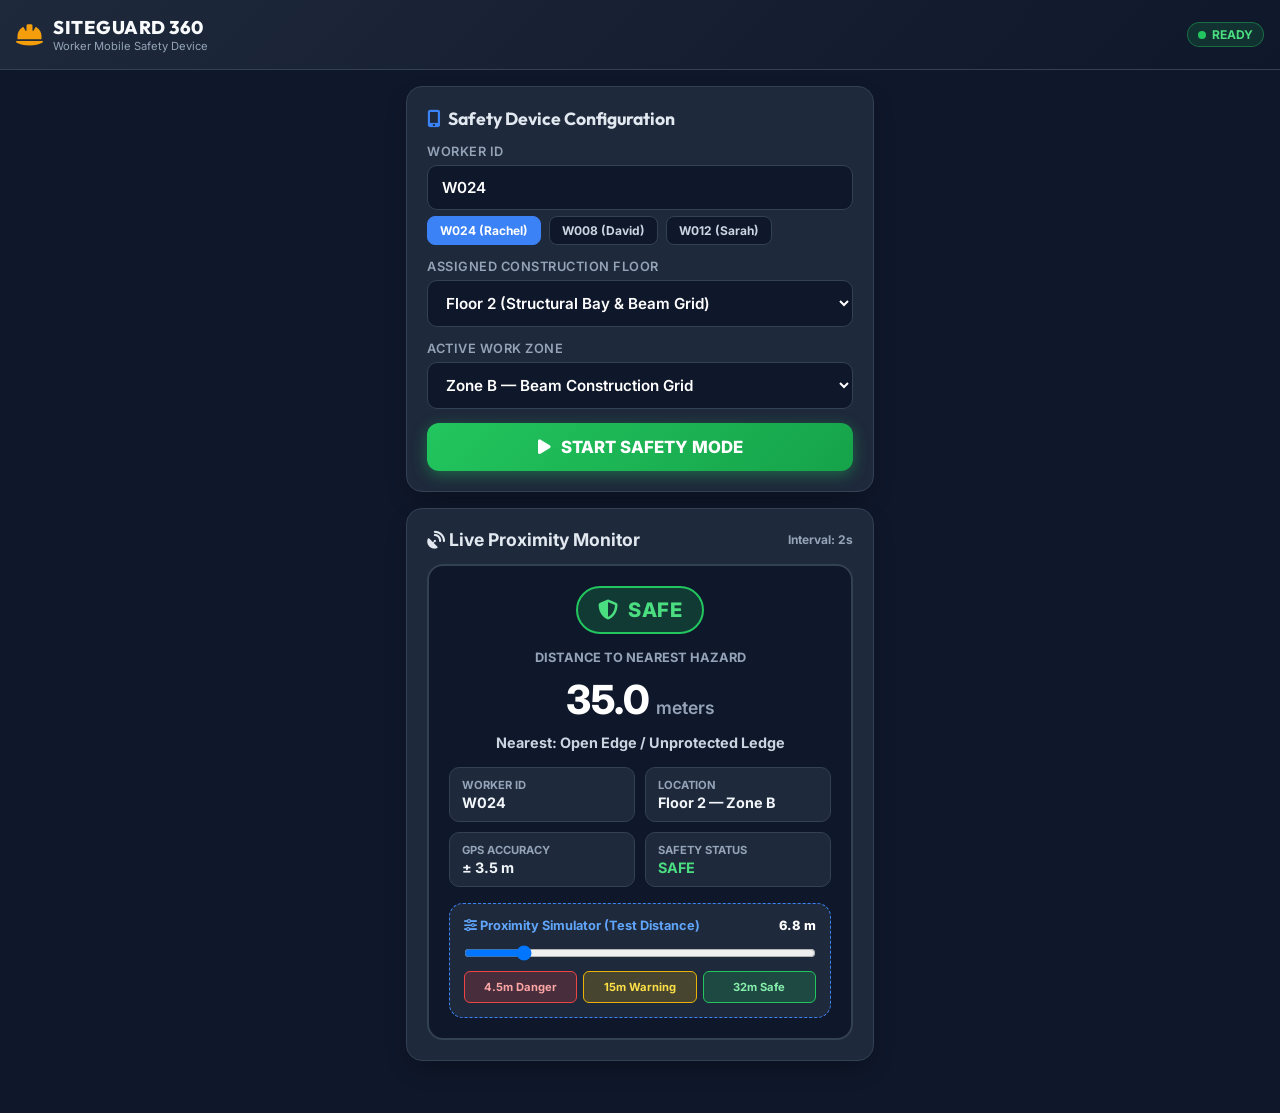
==== templates/worker_safety.html @ 9f813297 "feat: complete SITEGUARD 360 platform with CV blueprint segmentation, PPE detection, and role dashbo" ====
<!DOCTYPE html>
<html lang="en">
<head>
    <meta charset="UTF-8">
    <meta name="viewport" content="width=device-width, initial-scale=1.0, maximum-scale=1.0, user-scalable=no">
    <title>SITEGUARD 360 — Mobile Worker Safety Mode</title>
    <!-- Google Fonts -->
    <link rel="preconnect" href="https://fonts.googleapis.com">
    <link rel="preconnect" href="https://fonts.gstatic.com" crossorigin>
    <link href="https://fonts.googleapis.com/css2?family=Inter:wght@400;500;600;700;800&family=Outfit:wght@600;700;800&display=swap" rel="stylesheet">
    <!-- FontAwesome -->
    <link rel="stylesheet" href="https://cdnjs.cloudflare.com/ajax/libs/font-awesome/6.4.0/css/all.min.css">
    
    <style>
        :root {
            --bg-dark: #0f172a;
            --card-bg: #1e293b;
            --accent-green: #22c55e;
            --accent-yellow: #eab308;
            --accent-red: #ef4444;
            --text-main: #f8fafc;
            --text-muted: #94a3b8;
            --border-color: #334155;
        }

        * {
            box-sizing: border-box;
            margin: 0;
            padding: 0;
            font-family: 'Inter', sans-serif;
            -webkit-tap-highlight-color: transparent;
        }

        body {
            background-color: var(--bg-dark);
            color: var(--text-main);
            display: flex;
            flex-direction: column;
            min-height: 100vh;
            padding-bottom: 20px;
        }

        /* Top Header */
        .mobile-header {
            background: linear-gradient(135deg, #1e293b 0%, #0f172a 100%);
            padding: 16px;
            border-bottom: 1px solid var(--border-color);
            display: flex;
            align-items: center;
            justify-content: space-between;
            position: sticky;
            top: 0;
            z-index: 100;
        }

        .brand-box {
            display: flex;
            align-items: center;
            gap: 10px;
        }

        .brand-icon {
            font-size: 1.5rem;
            color: #f59e0b;
        }

        .brand-title {
            font-family: 'Outfit', sans-serif;
            font-size: 1.15rem;
            font-weight: 800;
            letter-spacing: 0.5px;
        }

        .brand-sub {
            font-size: 0.7rem;
            color: var(--text-muted);
            display: block;
        }

        .live-tag {
            background: rgba(34, 197, 94, 0.15);
            color: #4ade80;
            border: 1px solid rgba(34, 197, 94, 0.4);
            padding: 4px 10px;
            border-radius: 20px;
            font-size: 0.75rem;
            font-weight: 700;
            display: flex;
            align-items: center;
            gap: 6px;
        }

        .pulse-dot {
            width: 8px;
            height: 8px;
            background-color: #22c55e;
            border-radius: 50%;
            animation: pulse-green 1.5s infinite;
        }

        @keyframes pulse-green {
            0% { transform: scale(0.95); box-shadow: 0 0 0 0 rgba(34, 197, 94, 0.7); }
            70% { transform: scale(1); box-shadow: 0 0 0 8px rgba(34, 197, 94, 0); }
            100% { transform: scale(0.95); box-shadow: 0 0 0 0 rgba(34, 197, 94, 0); }
        }

        /* Container */
        .container {
            padding: 16px;
            max-width: 500px;
            margin: 0 auto;
            width: 100%;
        }

        /* Setup Form Card */
        .card {
            background: var(--card-bg);
            border-radius: 16px;
            padding: 20px;
            border: 1px solid var(--border-color);
            margin-bottom: 16px;
            box-shadow: 0 10px 25px -5px rgba(0,0,0,0.3);
        }

        .card-title {
            font-family: 'Outfit', sans-serif;
            font-size: 1.1rem;
            font-weight: 700;
            margin-bottom: 14px;
            display: flex;
            align-items: center;
            gap: 8px;
            color: #e2e8f0;
        }

        .form-group {
            margin-bottom: 14px;
        }

        .form-label {
            font-size: 0.8rem;
            font-weight: 600;
            color: var(--text-muted);
            margin-bottom: 6px;
            display: block;
            text-transform: uppercase;
            letter-spacing: 0.5px;
        }

        .form-control {
            width: 100%;
            padding: 12px 14px;
            background: #0f172a;
            border: 1px solid var(--border-color);
            border-radius: 10px;
            color: #fff;
            font-size: 0.95rem;
            font-weight: 600;
            outline: none;
            transition: all 0.2s;
        }

        .form-control:focus {
            border-color: #3b82f6;
            box-shadow: 0 0 0 3px rgba(59, 130, 246, 0.2);
        }

        .preset-pills {
            display: flex;
            gap: 8px;
            margin-top: 6px;
        }

        .preset-btn {
            background: #0f172a;
            border: 1px solid var(--border-color);
            color: #cbd5e1;
            padding: 6px 12px;
            border-radius: 8px;
            font-size: 0.75rem;
            font-weight: 700;
            cursor: pointer;
        }

        .preset-btn:hover, .preset-btn.active {
            background: #3b82f6;
            border-color: #3b82f6;
            color: #fff;
        }

        .btn-action {
            width: 100%;
            padding: 14px;
            border-radius: 12px;
            border: none;
            font-weight: 800;
            font-size: 1.05rem;
            cursor: pointer;
            display: flex;
            align-items: center;
            justify-content: center;
            gap: 10px;
            transition: all 0.2s;
            margin-top: 10px;
        }

        .btn-start {
            background: linear-gradient(135deg, #22c55e 0%, #16a34a 100%);
            color: #fff;
            box-shadow: 0 4px 15px rgba(34, 197, 94, 0.4);
        }

        .btn-stop {
            background: linear-gradient(135deg, #ef4444 0%, #dc2626 100%);
            color: #fff;
            box-shadow: 0 4px 15px rgba(239, 68, 68, 0.4);
        }

        /* Safety Status Monitor Display */
        .status-display-card {
            background: #0f172a;
            border-radius: 16px;
            padding: 20px;
            text-align: center;
            border: 2px solid var(--border-color);
            transition: all 0.3s;
            position: relative;
            overflow: hidden;
        }

        .status-badge-lg {
            display: inline-flex;
            align-items: center;
            gap: 10px;
            padding: 10px 20px;
            border-radius: 30px;
            font-family: 'Outfit', sans-serif;
            font-size: 1.25rem;
            font-weight: 800;
            margin-bottom: 16px;
            text-transform: uppercase;
            letter-spacing: 0.5px;
        }

        .status-badge-lg.safe {
            background: rgba(34, 197, 94, 0.2);
            color: #4ade80;
            border: 2px solid #22c55e;
        }

        .status-badge-lg.warning {
            background: rgba(234, 179, 8, 0.2);
            color: #fde047;
            border: 2px solid #eab308;
        }

        .status-badge-lg.critical {
            background: rgba(239, 68, 68, 0.25);
            color: #fca5a5;
            border: 2px solid #ef4444;
            animation: pulse-red-border 1s infinite alternate;
        }

        @keyframes pulse-red-border {
            0% { box-shadow: 0 0 10px rgba(239, 68, 68, 0.5); }
            100% { box-shadow: 0 0 25px rgba(239, 68, 68, 0.9); }
        }

        .distance-highlight {
            font-family: 'Outfit', sans-serif;
            font-size: 2.5rem;
            font-weight: 800;
            color: #fff;
            margin: 10px 0;
            display: flex;
            align-items: baseline;
            justify-content: center;
            gap: 6px;
        }

        .distance-unit {
            font-size: 1.1rem;
            color: var(--text-muted);
            font-weight: 600;
        }

        .telemetry-grid {
            display: grid;
            grid-template-columns: 1fr 1fr;
            gap: 10px;
            margin-top: 16px;
            text-align: left;
        }

        .telemetry-item {
            background: #1e293b;
            padding: 10px 12px;
            border-radius: 10px;
            border: 1px solid var(--border-color);
        }

        .telemetry-label {
            font-size: 0.7rem;
            color: var(--text-muted);
            text-transform: uppercase;
            font-weight: 700;

        }

        .telemetry-val {
            font-size: 0.9rem;
            font-weight: 700;
            color: #f1f5f9;
            margin-top: 2px;
        }

        /* Simulator Slider Section */
        .simulator-box {
            background: #1e293b;
            border: 1px dashed #3b82f6;
            border-radius: 14px;
            padding: 14px;
            margin-top: 16px;
        }

        .sim-header {
            font-size: 0.8rem;
            font-weight: 700;
            color: #60a5fa;
            display: flex;
            align-items: center;
            justify-content: space-between;
            margin-bottom: 8px;
        }

        .sim-slider {
            width: 100%;
            height: 8px;
            border-radius: 5px;
            background: #0f172a;
            outline: none;
            cursor: pointer;
        }

        .sim-presets {
            display: flex;
            gap: 6px;
            margin-top: 10px;
        }

        .sim-btn {
            flex: 1;
            padding: 8px 4px;
            font-size: 0.7rem;
            font-weight: 700;
            border-radius: 6px;
            border: none;
            cursor: pointer;
            text-align: center;
        }

        .sim-btn-danger { background: rgba(239, 68, 68, 0.2); color: #fca5a5; border: 1px solid #ef4444; }
        .sim-btn-warning { background: rgba(234, 179, 8, 0.2); color: #fde047; border: 1px solid #eab308; }
        .sim-btn-safe { background: rgba(34, 197, 94, 0.2); color: #86efac; border: 1px solid #22c55e; }

        /* Full Screen Warning Alert Modal */
        .danger-overlay {
            position: fixed;
            top: 0;
            left: 0;
            width: 100vw;
            height: 100vh;
            background: rgba(15, 23, 42, 0.95);
            z-index: 9999;
            display: flex;
            flex-direction: column;
            align-items: center;
            justify-content: center;
            padding: 24px;
            text-align: center;
            backdrop-filter: blur(10px);
            animation: flash-bg 0.8s infinite alternate;
        }

        @keyframes flash-bg {
            0% { background-color: rgba(185, 28, 28, 0.96); }
            100% { background-color: rgba(15, 23, 42, 0.98); }
        }

        .alert-card-modal {
            background: #0f172a;
            border: 3px solid #ef4444;
            border-radius: 24px;
            padding: 28px 20px;
            max-width: 420px;
            width: 100%;
            box-shadow: 0 0 50px rgba(239, 68, 68, 0.8);
        }

        .alert-siren-icon {
            font-size: 4rem;
            color: #ef4444;
            animation: pulse-icon 0.6s infinite alternate;
            margin-bottom: 16px;
        }

        @keyframes pulse-icon {
            0% { transform: scale(1); }
            100% { transform: scale(1.2); color: #ff8888; }
        }

        .alert-title-lg {
            font-family: 'Outfit', sans-serif;
            font-size: 1.8rem;
            font-weight: 800;
            color: #ffffff;
            line-height: 1.2;
            margin-bottom: 8px;
            text-transform: uppercase;
        }

        .alert-hazard-name {
            font-size: 1.1rem;
            font-weight: 700;
            color: #fde047;
            margin-bottom: 16px;
        }

        .alert-dist-box {
            background: rgba(239, 68, 68, 0.2);
            border: 1px solid #ef4444;
            border-radius: 14px;
            padding: 12px;
            margin-bottom: 20px;
        }

        .alert-dist-val {
            font-family: 'Outfit', sans-serif;
            font-size: 2.2rem;
            font-weight: 800;
            color: #ffffff;
        }

        .instruction-banner {
            background: #ef4444;
            color: #ffffff;
            font-family: 'Outfit', sans-serif;
            font-size: 1.2rem;
            font-weight: 800;
            padding: 14px;
            border-radius: 14px;
            letter-spacing: 0.5px;
            animation: pulse-banner 1s infinite alternate;
        }

        @keyframes pulse-banner {
            0% { transform: scale(0.98); }
            100% { transform: scale(1.02); }
        }
    </style>
</head>
<body>

    <!-- Header -->
    <header class="mobile-header">
        <div class="brand-box">
            <i class="fa-solid fa-hard-hat brand-icon"></i>
            <div>
                <span class="brand-title">SITEGUARD 360</span>
                <span class="brand-sub">Worker Mobile Safety Device</span>
            </div>
        </div>
        <div class="live-tag" id="live-indicator">
            <span class="pulse-dot"></span>
            <span id="gps-status-label">READY</span>
        </div>
    </header>

    <div class="container">

        <!-- Worker Device Setup -->
        <div class="card" id="setup-card">
            <div class="card-title">
                <i class="fa-solid fa-mobile-screen-button" style="color:#3b82f6;"></i>
                Safety Device Configuration
            </div>

            <div class="form-group">
                <label class="form-label">Worker ID</label>
                <input type="text" id="worker-id-input" class="form-control" value="W024" placeholder="Enter Worker ID (e.g. W024)">
                <div class="preset-pills">
                    <button class="preset-btn active" onclick="setWorkerId('W024')">W024 (Rachel)</button>
                    <button class="preset-btn" onclick="setWorkerId('W008')">W008 (David)</button>
                    <button class="preset-btn" onclick="setWorkerId('W012')">W012 (Sarah)</button>
                </div>
            </div>

            <div class="form-group">
                <label class="form-label">Assigned Construction Floor</label>
                <select id="floor-select" class="form-control">
                    <option value="Floor 2" selected>Floor 2 (Structural Bay & Beam Grid)</option>
                    <option value="Floor 1">Floor 1 (Ground Level & Staging)</option>
                    <option value="Floor 3">Floor 3 (Concrete Deck & Crane Zone)</option>
                </select>
            </div>

            <div class="form-group">
                <label class="form-label">Active Work Zone</label>
                <select id="zone-select" class="form-control">
                    <option value="Zone B" selected>Zone B — Beam Construction Grid</option>
                    <option value="Zone A">Zone A — Core & Assembly Area</option>
                    <option value="Zone C">Zone C — Scaffolding & Material Corridor</option>
                    <option value="Zone D">Zone D — Open Slab Ledge / Crane Zone</option>
                </select>
            </div>

            <button class="btn-action btn-start" id="btn-toggle-safety" onclick="toggleSafetyMode()">
                <i class="fa-solid fa-play"></i> START SAFETY MODE
            </button>
        </div>

        <!-- Real-Time Safety Status Card -->
        <div class="card">
            <div class="card-title" style="justify-content: space-between;">
                <span><i class="fa-solid fa-satellite-dish"></i> Live Proximity Monitor</span>
                <span id="update-timer" style="font-size:0.75rem; color:#94a3b8;">Interval: 2s</span>
            </div>

            <div class="status-display-card" id="status-card-box">
                <div class="status-badge-lg safe" id="status-badge">
                    <i class="fa-solid fa-shield-halved"></i> <span>SAFE</span>
                </div>

                <div style="font-size:0.8rem; color:#94a3b8; text-transform:uppercase; font-weight:700;">
                    Distance to Nearest Hazard
                </div>
                <div class="distance-highlight">
                    <span id="distance-display">35.0</span>
                    <span class="distance-unit">meters</span>
                </div>

                <div id="hazard-detected-name" style="font-size:0.9rem; font-weight:700; color:#cbd5e1; margin-top:4px;">
                    Nearest: Open Edge / Unprotected Ledge
                </div>

                <div class="telemetry-grid">
                    <div class="telemetry-item">
                        <div class="telemetry-label">Worker ID</div>
                        <div class="telemetry-val" id="telemetry-worker">W024</div>
                    </div>
                    <div class="telemetry-item">
                        <div class="telemetry-label">Location</div>
                        <div class="telemetry-val" id="telemetry-location">Floor 2 — Zone B</div>
                    </div>
                    <div class="telemetry-item">
                        <div class="telemetry-label">GPS Accuracy</div>
                        <div class="telemetry-val" id="telemetry-accuracy">± 3.5 m</div>
                    </div>
                    <div class="telemetry-item">
                        <div class="telemetry-label">Safety Status</div>
                        <div class="telemetry-val" id="telemetry-status-text" style="color:#4ade80;">SAFE</div>
                    </div>
                </div>

                <!-- Distance Simulator for Testing -->
                <div class="simulator-box">
                    <div class="sim-header">
                        <span><i class="fa-solid fa-sliders"></i> Proximity Simulator (Test Distance)</span>
                        <span id="sim-dist-val" style="color:#fff; font-weight:800;">6.8 m</span>
                    </div>
                    <input type="range" min="1" max="40" step="0.5" value="6.8" class="sim-slider" id="sim-slider" oninput="onSimSliderChange(this.value)">
                    <div class="sim-presets">
                        <button class="sim-btn sim-btn-danger" onclick="setSimDistance(4.5)">4.5m Danger</button>
                        <button class="sim-btn sim-btn-warning" onclick="setSimDistance(15.0)">15m Warning</button>
                        <button class="sim-btn sim-btn-safe" onclick="setSimDistance(32.0)">32m Safe</button>
                    </div>
                </div>

            </div>
        </div>

    </div>

    <!-- Full-Screen Visual Warning Overlay -->
    <div class="danger-overlay" id="danger-modal-overlay" style="display: none;">
        <div class="alert-card-modal">
            <i class="fa-solid fa-triangle-exclamation alert-siren-icon"></i>
            <div class="alert-title-lg">CRITICAL DANGER ZONE</div>
            <div class="alert-hazard-name" id="alert-hazard-name">Open Edge / Unprotected Ledge</div>
            
            <div class="alert-dist-box">
                <div style="font-size:0.8rem; color:#fca5a5; font-weight:700; text-transform:uppercase;">Distance to Fall Hazard</div>
                <div class="alert-dist-val" id="alert-dist-val">6.8 m</div>
                <div style="font-size:0.85rem; color:#cbd5e1; margin-top:4px;" id="alert-location-val">Floor 2 — Zone B</div>
            </div>

            <div class="instruction-banner">
                <i class="fa-solid fa-person-walking-arrow-loop-left"></i> MOVE TO A SAFE AREA IMMEDIATELY
            </div>
        </div>
    </div>

    <script>
        let isSafetyActive = false;
        let trackingInterval = null;
        let audioCtx = null;
        let alarmBeepInterval = null;
        let currentWorkerId = "W024";
        let currentSimDistance = 6.8;

        function setWorkerId(id) {
            currentWorkerId = id;
            document.getElementById('worker-id-input').value = id;
            document.querySelectorAll('.preset-btn').forEach(btn => {
                btn.classList.toggle('active', btn.innerText.includes(id));
            });
            if (isSafetyActive) sendTelemetry();
        }

        function toggleSafetyMode() {
            isSafetyActive = !isSafetyActive;
            const btn = document.getElementById('btn-toggle-safety');
            const liveLabel = document.getElementById('gps-status-label');

            if (isSafetyActive) {
                btn.className = "btn-action btn-stop";
                btn.innerHTML = `<i class="fa-solid fa-stop"></i> STOP SAFETY MODE`;
                liveLabel.innerText = "LIVE GPS ON";

                // Trigger initial telemetry & set 2s interval
                sendTelemetry();
                trackingInterval = setInterval(sendTelemetry, 2000);

                // Request browser location if available
                if (navigator.geolocation) {
                    navigator.geolocation.getCurrentPosition(
                        pos => console.log("[GPS] Real Location Acquired:", pos.coords),
                        err => console.warn("[GPS] Using simulated spatial coordinates:", err.message),
                        { enableHighAccuracy: true }
                    );
                }
            } else {
                btn.className = "btn-action btn-start";
                btn.innerHTML = `<i class="fa-solid fa-play"></i> START SAFETY MODE`;
                liveLabel.innerText = "READY";
                if (trackingInterval) clearInterval(trackingInterval);
                stopAlarmSound();
                hideDangerOverlay();
            }
        }

        function onSimSliderChange(val) {
            currentSimDistance = parseFloat(val);
            document.getElementById('sim-dist-val').innerText = currentSimDistance.toFixed(1) + " m";
            if (isSafetyActive) sendTelemetry();
        }

        function setSimDistance(val) {
            document.getElementById('sim-slider').value = val;
            onSimSliderChange(val);
        }

        async function sendTelemetry() {
            currentWorkerId = document.getElementById('worker-id-input').value.trim().toUpperCase() || "W024";
            const floor = document.getElementById('floor-select').value;
            const zone = document.getElementById('zone-select').value;

            try {
                const response = await fetch('/api/gps/simulate-move', {
                    method: 'POST',
                    headers: { 'Content-Type': 'application/json' },
                    body: JSON.stringify({
                        worker_id: currentWorkerId,
                        distance_m: currentSimDistance,
                        floor: floor,
                        zone: zone
                    })
                });

                if (!response.ok) return;
                const data = await response.json();
                updateUI(data);

            } catch (err) {
                console.error("[GPS] Telemetry Error:", err);
            }
        }

        function updateUI(data) {
            if (!data.worker) return;

            const w = data.worker;
            const dist = w.distance_m;
            const status = w.safety_status;

            document.getElementById('distance-display').innerText = dist.toFixed(1);
            document.getElementById('telemetry-worker').innerText = w.worker_id;
            document.getElementById('telemetry-location').innerText = `${w.floor} — ${w.zone}`;
            document.getElementById('telemetry-accuracy').innerText = `± ${w.accuracy} m`;
            document.getElementById('hazard-detected-name').innerText = `Nearest: ${w.nearest_hazard}`;

            const badge = document.getElementById('status-badge');
            const statusTxt = document.getElementById('telemetry-status-text');

            if (status === 'CRITICAL') {
                badge.className = "status-badge-lg critical";
                badge.innerHTML = `<i class="fa-solid fa-triangle-exclamation"></i> CRITICAL — DANGER ZONE`;
                statusTxt.innerText = "CRITICAL";
                statusTxt.style.color = "#ef4444";

                // Trigger Mobile Alerts
                showDangerOverlay(w);
                startAlarmSound();
                triggerVibration();
            } else if (status === 'WARNING') {
                badge.className = "status-badge-lg warning";
                badge.innerHTML = `<i class="fa-solid fa-circle-exclamation"></i> WARNING — HAZARD NEARBY`;
                statusTxt.innerText = "WARNING";
                statusTxt.style.color = "#fde047";

                stopAlarmSound();
                hideDangerOverlay();
            } else {
                badge.className = "status-badge-lg safe";
                badge.innerHTML = `<i class="fa-solid fa-shield-halved"></i> SAFE`;
                statusTxt.innerText = "SAFE";
                statusTxt.style.color = "#4ade80";

                stopAlarmSound();
                hideDangerOverlay();
            }
        }

        function showDangerOverlay(w) {
            const overlay = document.getElementById('danger-modal-overlay');
            document.getElementById('alert-hazard-name').innerText = w.nearest_hazard;
            document.getElementById('alert-dist-val').innerText = `${w.distance_m.toFixed(1)} m`;
            document.getElementById('alert-location-val').innerText = `${w.floor} — ${w.zone}`;
            overlay.style.display = "flex";
        }

        function hideDangerOverlay() {
            document.getElementById('danger-modal-overlay').style.display = "none";
        }

        function triggerVibration() {
            if (navigator.vibrate) {
                navigator.vibrate([500, 200, 500, 200]);
            }
        }

        function startAlarmSound() {
            if (!audioCtx) {
                const AudioContext = window.AudioContext || window.webkitAudioContext;
                if (AudioContext) audioCtx = new AudioContext();
            }
            if (alarmBeepInterval || !audioCtx) return;

            alarmBeepInterval = setInterval(() => {
                try {
                    const osc = audioCtx.createOscillator();
                    const gain = audioCtx.createGain();
                    osc.type = 'sawtooth';
                    osc.frequency.setValueAtTime(880, audioCtx.currentTime);
                    osc.frequency.exponentialRampToValueAtTime(440, audioCtx.currentTime + 0.3);
                    gain.gain.setValueAtTime(0.3, audioCtx.currentTime);
                    gain.gain.exponentialRampToValueAtTime(0.01, audioCtx.currentTime + 0.3);
                    osc.connect(gain);
                    gain.connect(audioCtx.destination);
                    osc.start();
                    osc.stop(audioCtx.currentTime + 0.3);
                } catch(e){}
            }, 600);
        }

        function stopAlarmSound() {
            if (alarmBeepInterval) {
                clearInterval(alarmBeepInterval);
                alarmBeepInterval = null;
            }
        }

        // Ready state on load
        window.addEventListener('DOMContentLoaded', () => {
            console.log("[Worker Device] Safety Page Loaded. Ready for Start.");
        });
    </script>
</body>
</html>
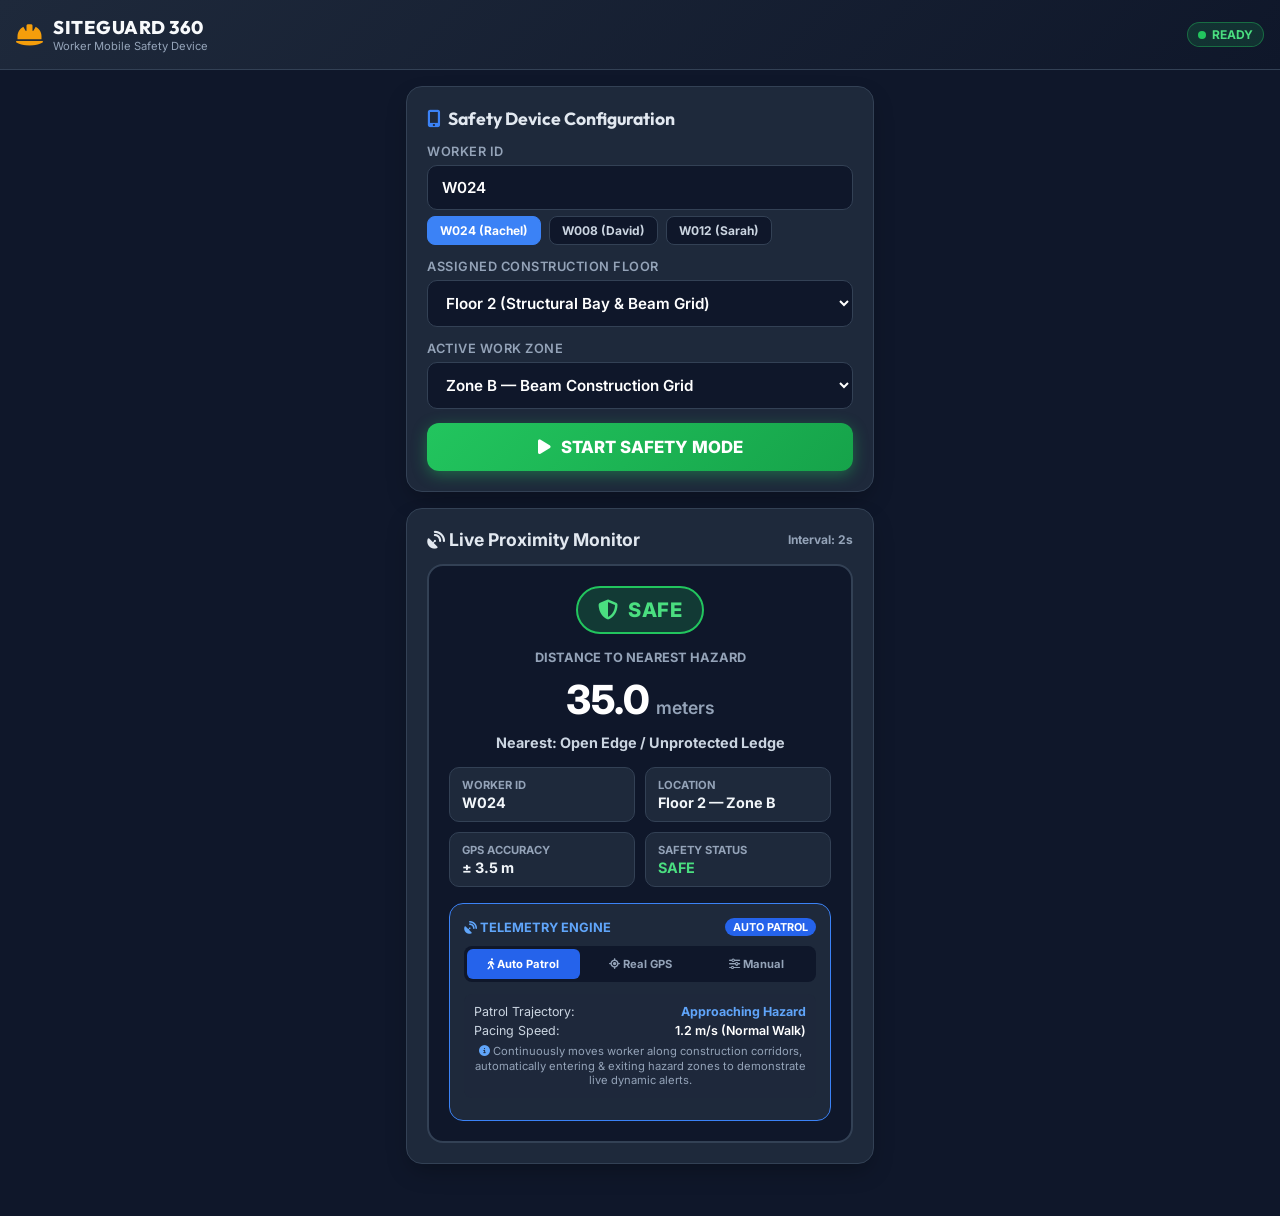
==== commit b358f41a: "Implement dynamic 360 tactical radar HUD, real phone GPS hardware tracking, and autonomous site patr" ====
--- a/templates/worker_safety.html
+++ b/templates/worker_safety.html
@@ -562,17 +562,71 @@
                     </div>
                 </div>
 
-                <!-- Distance Simulator for Testing -->
-                <div class="simulator-box">
-                    <div class="sim-header">
-                        <span><i class="fa-solid fa-sliders"></i> Proximity Simulator (Test Distance)</span>
-                        <span id="sim-dist-val" style="color:#fff; font-weight:800;">6.8 m</span>
+                <!-- Dynamic Movement & Tracking Control -->
+                <div class="simulator-box" style="border: 1px solid #3b82f6;">
+                    <div class="sim-header" style="justify-content:space-between; margin-bottom:10px;">
+                        <span><i class="fa-solid fa-satellite-dish"></i> TELEMETRY ENGINE</span>
+                        <span id="movement-mode-badge" style="background:#2563eb; color:#fff; padding:2px 8px; border-radius:12px; font-size:0.68rem; font-weight:700;">AUTO PATROL</span>
                     </div>
-                    <input type="range" min="1" max="40" step="0.5" value="6.8" class="sim-slider" id="sim-slider" oninput="onSimSliderChange(this.value)">
-                    <div class="sim-presets">
-                        <button class="sim-btn sim-btn-danger" onclick="setSimDistance(4.5)">4.5m Danger</button>
-                        <button class="sim-btn sim-btn-warning" onclick="setSimDistance(15.0)">15m Warning</button>
-                        <button class="sim-btn sim-btn-safe" onclick="setSimDistance(32.0)">32m Safe</button>
+
+                    <!-- Mode Selector Tabs -->
+                    <div style="display:flex; gap:4px; margin-bottom:12px; background:#0f172a; padding:3px; border-radius:8px;">
+                        <button id="mode-btn-auto" class="sim-btn" style="flex:1; background:#2563eb; color:#fff;" onclick="setTrackingMode('auto')">
+                            <i class="fa-solid fa-person-walking"></i> Auto Patrol
+                        </button>
+                        <button id="mode-btn-gps" class="sim-btn" style="flex:1; background:transparent; color:#94a3b8;" onclick="setTrackingMode('gps')">
+                            <i class="fa-solid fa-location-crosshairs"></i> Real GPS
+                        </button>
+                        <button id="mode-btn-manual" class="sim-btn" style="flex:1; background:transparent; color:#94a3b8;" onclick="setTrackingMode('manual')">
+                            <i class="fa-solid fa-sliders"></i> Manual
+                        </button>
+                    </div>
+
+                    <!-- Auto Patrol Status Panel -->
+                    <div id="panel-mode-auto" style="display:block; font-size:0.78rem; color:#cbd5e1; background:rgba(30,41,59,0.7); border-radius:8px; padding:10px; margin-bottom:8px;">
+                        <div style="display:flex; justify-content:space-between; margin-bottom:4px;">
+                            <span>Patrol Trajectory:</span>
+                            <span id="patrol-phase-text" style="color:#60a5fa; font-weight:700;">Approaching Hazard</span>
+                        </div>
+                        <div style="display:flex; justify-content:space-between; margin-bottom:4px;">
+                            <span>Pacing Speed:</span>
+                            <span id="patrol-speed-text" style="color:#fff; font-weight:600;">1.2 m/s (Normal Walk)</span>
+                        </div>
+                        <div style="font-size:0.7rem; color:#94a3b8; margin-top:6px; line-height:1.3;">
+                            <i class="fa-solid fa-circle-info" style="color:#60a5fa;"></i> Continuously moves worker along construction corridors, automatically entering & exiting hazard zones to demonstrate live dynamic alerts.
+                        </div>
+                    </div>
+
+                    <!-- Real Phone GPS Hardware Panel -->
+                    <div id="panel-mode-gps" style="display:none; font-size:0.78rem; color:#cbd5e1; background:rgba(30,41,59,0.7); border-radius:8px; padding:10px; margin-bottom:8px;">
+                        <div style="display:flex; justify-content:space-between; margin-bottom:4px;">
+                            <span>Hardware Satellites:</span>
+                            <span id="real-gps-status" style="color:#22c55e; font-weight:700;">Awaiting Fix...</span>
+                        </div>
+                        <div style="display:flex; justify-content:space-between; margin-bottom:6px;">
+                            <span>Live Coordinates:</span>
+                            <span id="real-gps-coords" style="color:#fff; font-family:monospace; font-size:0.72rem;">-- , --</span>
+                        </div>
+                        <button class="sim-btn sim-btn-warning" style="width:100%; margin-top:4px;" onclick="calibrateRealGpsAnchor()">
+                            <i class="fa-solid fa-bullseye"></i> Set Hazard 15m Ahead of My Location
+                        </button>
+                        <div style="font-size:0.68rem; color:#94a3b8; margin-top:6px;">
+                            Physical walking will decrease your distance to the hazard in real-time.
+                        </div>
+                    </div>
+
+                    <!-- Manual Slider Panel -->
+                    <div id="panel-mode-manual" style="display:none;">
+                        <div style="display:flex; justify-content:space-between; margin-bottom:6px; font-size:0.75rem; color:#94a3b8;">
+                            <span>Target Distance:</span>
+                            <span id="sim-dist-val" style="color:#fff; font-weight:800;">6.8 m</span>
+                        </div>
+                        <input type="range" min="1" max="40" step="0.5" value="6.8" class="sim-slider" id="sim-slider" oninput="onSimSliderChange(this.value)">
+                        <div class="sim-presets">
+                            <button class="sim-btn sim-btn-danger" onclick="setSimDistance(4.5)">4.5m Danger</button>
+                            <button class="sim-btn sim-btn-warning" onclick="setSimDistance(15.0)">15m Warning</button>
+                            <button class="sim-btn sim-btn-safe" onclick="setSimDistance(32.0)">32m Safe</button>
+                        </div>
                     </div>
                 </div>
 
@@ -606,7 +660,45 @@
         let audioCtx = null;
         let alarmBeepInterval = null;
         let currentWorkerId = "W024";
-        let currentSimDistance = 6.8;
+        let currentSimDistance = 28.0;
+        let trackingMode = "auto"; // 'auto', 'gps', 'manual'
+
+        // Auto-Patrol State Machine
+        let patrolPhase = "approaching"; // 'approaching', 'danger_pause', 'retreating', 'perimeter_walk'
+        let patrolPauseTicks = 0;
+        let patrolStep = 1.4;
+
+        // Real Phone GPS State
+        let realGpsWatchId = null;
+        let realGpsAnchor = null; // {lat, lng}
+        let latestRealCoords = null;
+
+        function setTrackingMode(mode) {
+            trackingMode = mode;
+            document.getElementById('panel-mode-auto').style.display = (mode === 'auto') ? 'block' : 'none';
+            document.getElementById('panel-mode-gps').style.display = (mode === 'gps') ? 'block' : 'none';
+            document.getElementById('panel-mode-manual').style.display = (mode === 'manual') ? 'block' : 'none';
+
+            document.getElementById('mode-btn-auto').style.background = (mode === 'auto') ? '#2563eb' : 'transparent';
+            document.getElementById('mode-btn-auto').style.color = (mode === 'auto') ? '#fff' : '#94a3b8';
+            document.getElementById('mode-btn-gps').style.background = (mode === 'gps') ? '#2563eb' : 'transparent';
+            document.getElementById('mode-btn-gps').style.color = (mode === 'gps') ? '#fff' : '#94a3b8';
+            document.getElementById('mode-btn-manual').style.background = (mode === 'manual') ? '#2563eb' : 'transparent';
+            document.getElementById('mode-btn-manual').style.color = (mode === 'manual') ? '#fff' : '#94a3b8';
+
+            const badge = document.getElementById('movement-mode-badge');
+            if (mode === 'auto') badge.innerText = "AUTO PATROL";
+            else if (mode === 'gps') badge.innerText = "REAL PHONE GPS";
+            else badge.innerText = "MANUAL";
+
+            if (mode === 'gps') {
+                startRealGpsWatcher();
+            } else {
+                stopRealGpsWatcher();
+            }
+
+            if (isSafetyActive) sendTelemetry();
+        }
 
         function setWorkerId(id) {
             currentWorkerId = id;
@@ -627,26 +719,147 @@
                 btn.innerHTML = `<i class="fa-solid fa-stop"></i> STOP SAFETY MODE`;
                 liveLabel.innerText = "LIVE GPS ON";
 
-                // Trigger initial telemetry & set 2s interval
+                // Initialize Audio Context on user tap
+                try {
+                    if (!audioCtx) audioCtx = new (window.AudioContext || window.webkitAudioContext)();
+                    if (audioCtx.state === 'suspended') audioCtx.resume();
+                } catch(e){}
+
+                // Start Telemetry Loop every 1.5s
                 sendTelemetry();
-                trackingInterval = setInterval(sendTelemetry, 2000);
-
-                // Request browser location if available
-                if (navigator.geolocation) {
-                    navigator.geolocation.getCurrentPosition(
-                        pos => console.log("[GPS] Real Location Acquired:", pos.coords),
-                        err => console.warn("[GPS] Using simulated spatial coordinates:", err.message),
-                        { enableHighAccuracy: true }
-                    );
+                trackingInterval = setInterval(sendTelemetry, 1500);
+
+                if (trackingMode === 'gps') {
+                    startRealGpsWatcher();
                 }
             } else {
                 btn.className = "btn-action btn-start";
                 btn.innerHTML = `<i class="fa-solid fa-play"></i> START SAFETY MODE`;
                 liveLabel.innerText = "READY";
                 if (trackingInterval) clearInterval(trackingInterval);
+                stopRealGpsWatcher();
                 stopAlarmSound();
                 hideDangerOverlay();
             }
+        }
+
+        // Real Phone GPS Hardware Integration
+        function startRealGpsWatcher() {
+            if (!navigator.geolocation) {
+                alert("Geolocation is not supported by your browser.");
+                return;
+            }
+            if (realGpsWatchId) return;
+
+            realGpsWatchId = navigator.geolocation.watchPosition(
+                pos => {
+                    latestRealCoords = pos.coords;
+                    const statusEl = document.getElementById('real-gps-status');
+                    const coordsEl = document.getElementById('real-gps-coords');
+                    if (statusEl) statusEl.innerText = `Locked (±${pos.coords.accuracy.toFixed(1)}m)`;
+                    if (coordsEl) coordsEl.innerText = `${pos.coords.latitude.toFixed(6)}, ${pos.coords.longitude.toFixed(6)}`;
+
+                    if (!realGpsAnchor) {
+                        calibrateRealGpsAnchor();
+                    } else {
+                        // Calculate real-world displacement to simulated hazard
+                        const d = calculateGpsDistance(pos.coords.latitude, pos.coords.longitude, realGpsAnchor.lat, realGpsAnchor.lng);
+                        currentSimDistance = Math.max(1.0, Math.min(60.0, d));
+                        document.getElementById('distance-display').innerText = currentSimDistance.toFixed(1);
+                    }
+                },
+                err => {
+                    console.warn("[Real GPS Error]:", err.message);
+                    const statusEl = document.getElementById('real-gps-status');
+                    if (statusEl) statusEl.innerText = "Signal Weak (Sim active)";
+                },
+                { enableHighAccuracy: true, maximumAge: 0, timeout: 5000 }
+            );
+        }
+
+        function stopRealGpsWatcher() {
+            if (realGpsWatchId && navigator.geolocation) {
+                navigator.geolocation.clearWatch(realGpsWatchId);
+                realGpsWatchId = null;
+            }
+        }
+
+        function calibrateRealGpsAnchor() {
+            if (latestRealCoords) {
+                // Place hazard ~15m North-East from where the user is currently standing
+                const latOffset = 15.0 / 111000.0;
+                realGpsAnchor = {
+                    lat: latestRealCoords.latitude + latOffset,
+                    lng: latestRealCoords.longitude + latOffset
+                };
+                alert("Anchor calibrated! As you walk toward or away from this spot, your hazard distance will shift dynamically.");
+            } else {
+                alert("Waiting for GPS satellite lock... Make sure Location Permissions are allowed.");
+            }
+        }
+
+        function calculateGpsDistance(lat1, lon1, lat2, lon2) {
+            const R = 6371000; // meters
+            const dLat = (lat2 - lat1) * Math.PI / 180;
+            const dLon = (lon2 - lon1) * Math.PI / 180;
+            const a = Math.sin(dLat/2) * Math.sin(dLat/2) +
+                      Math.cos(lat1 * Math.PI / 180) * Math.cos(lat2 * Math.PI / 180) *
+                      Math.sin(dLon/2) * Math.sin(dLon/2);
+            const c = 2 * Math.atan2(Math.sqrt(a), Math.sqrt(1-a));
+            return R * c;
+        }
+
+        // Autonomous Walking Simulation Engine
+        function advanceAutoPatrol() {
+            const phaseEl = document.getElementById('patrol-phase-text');
+            const speedEl = document.getElementById('patrol-speed-text');
+
+            if (patrolPhase === "approaching") {
+                // Walk closer to hazard
+                currentSimDistance -= patrolStep + (Math.random() * 0.4 - 0.2);
+                if (phaseEl) phaseEl.innerText = "Approaching Hazard";
+                if (speedEl) speedEl.innerText = "1.3 m/s (Walking)";
+
+                if (currentSimDistance <= 4.8) {
+                    currentSimDistance = 4.8;
+                    patrolPhase = "danger_pause";
+                    patrolPauseTicks = 0;
+                }
+            } else if (patrolPhase === "danger_pause") {
+                // Stay in critical zone for a few ticks to trigger siren & alerts
+                patrolPauseTicks++;
+                if (phaseEl) phaseEl.innerText = "CRITICAL: Near Fall Hazard";
+                if (speedEl) speedEl.innerText = "0.0 m/s (Worker Stopped)";
+
+                if (patrolPauseTicks >= 3) {
+                    patrolPhase = "retreating";
+                }
+            } else if (patrolPhase === "retreating") {
+                // Step back to safe zone
+                currentSimDistance += (patrolStep * 1.5) + (Math.random() * 0.4);
+                if (phaseEl) phaseEl.innerText = "Retreating to Safe Area";
+                if (speedEl) speedEl.innerText = "1.8 m/s (Evacuating)";
+
+                if (currentSimDistance >= 32.0) {
+                    currentSimDistance = 32.0;
+                    patrolPhase = "perimeter_walk";
+                    patrolPauseTicks = 0;
+                }
+            } else if (patrolPhase === "perimeter_walk") {
+                // Roam safe perimeter
+                currentSimDistance += (Math.random() * 2.0 - 1.0);
+                currentSimDistance = Math.max(26.0, Math.min(36.0, currentSimDistance));
+                if (phaseEl) phaseEl.innerText = "Safe Perimeter Patrol";
+                if (speedEl) speedEl.innerText = "0.9 m/s (Staging Area)";
+
+                patrolPauseTicks++;
+                if (patrolPauseTicks >= 4) {
+                    patrolPhase = "approaching";
+                }
+            }
+
+            document.getElementById('sim-dist-val').innerText = currentSimDistance.toFixed(1) + " m";
+            document.getElementById('sim-slider').value = currentSimDistance;
         }
 
         function onSimSliderChange(val) {
@@ -665,16 +878,30 @@
             const floor = document.getElementById('floor-select').value;
             const zone = document.getElementById('zone-select').value;
 
+            // In Auto Patrol mode, advance the autonomous walk
+            if (trackingMode === 'auto') {
+                advanceAutoPatrol();
+            }
+
             try {
+                let payload = {
+                    worker_id: currentWorkerId,
+                    distance_m: currentSimDistance,
+                    floor: floor,
+                    zone: zone
+                };
+
+                // If real GPS has lock, include coordinates
+                if (trackingMode === 'gps' && latestRealCoords) {
+                    payload.latitude = latestRealCoords.latitude;
+                    payload.longitude = latestRealCoords.longitude;
+                    payload.accuracy = latestRealCoords.accuracy;
+                }
+
                 const response = await fetch('/api/gps/simulate-move', {
                     method: 'POST',
                     headers: { 'Content-Type': 'application/json' },
-                    body: JSON.stringify({
-                        worker_id: currentWorkerId,
-                        distance_m: currentSimDistance,
-                        floor: floor,
-                        zone: zone
-                    })
+                    body: JSON.stringify(payload)
                 });
 
                 if (!response.ok) return;
